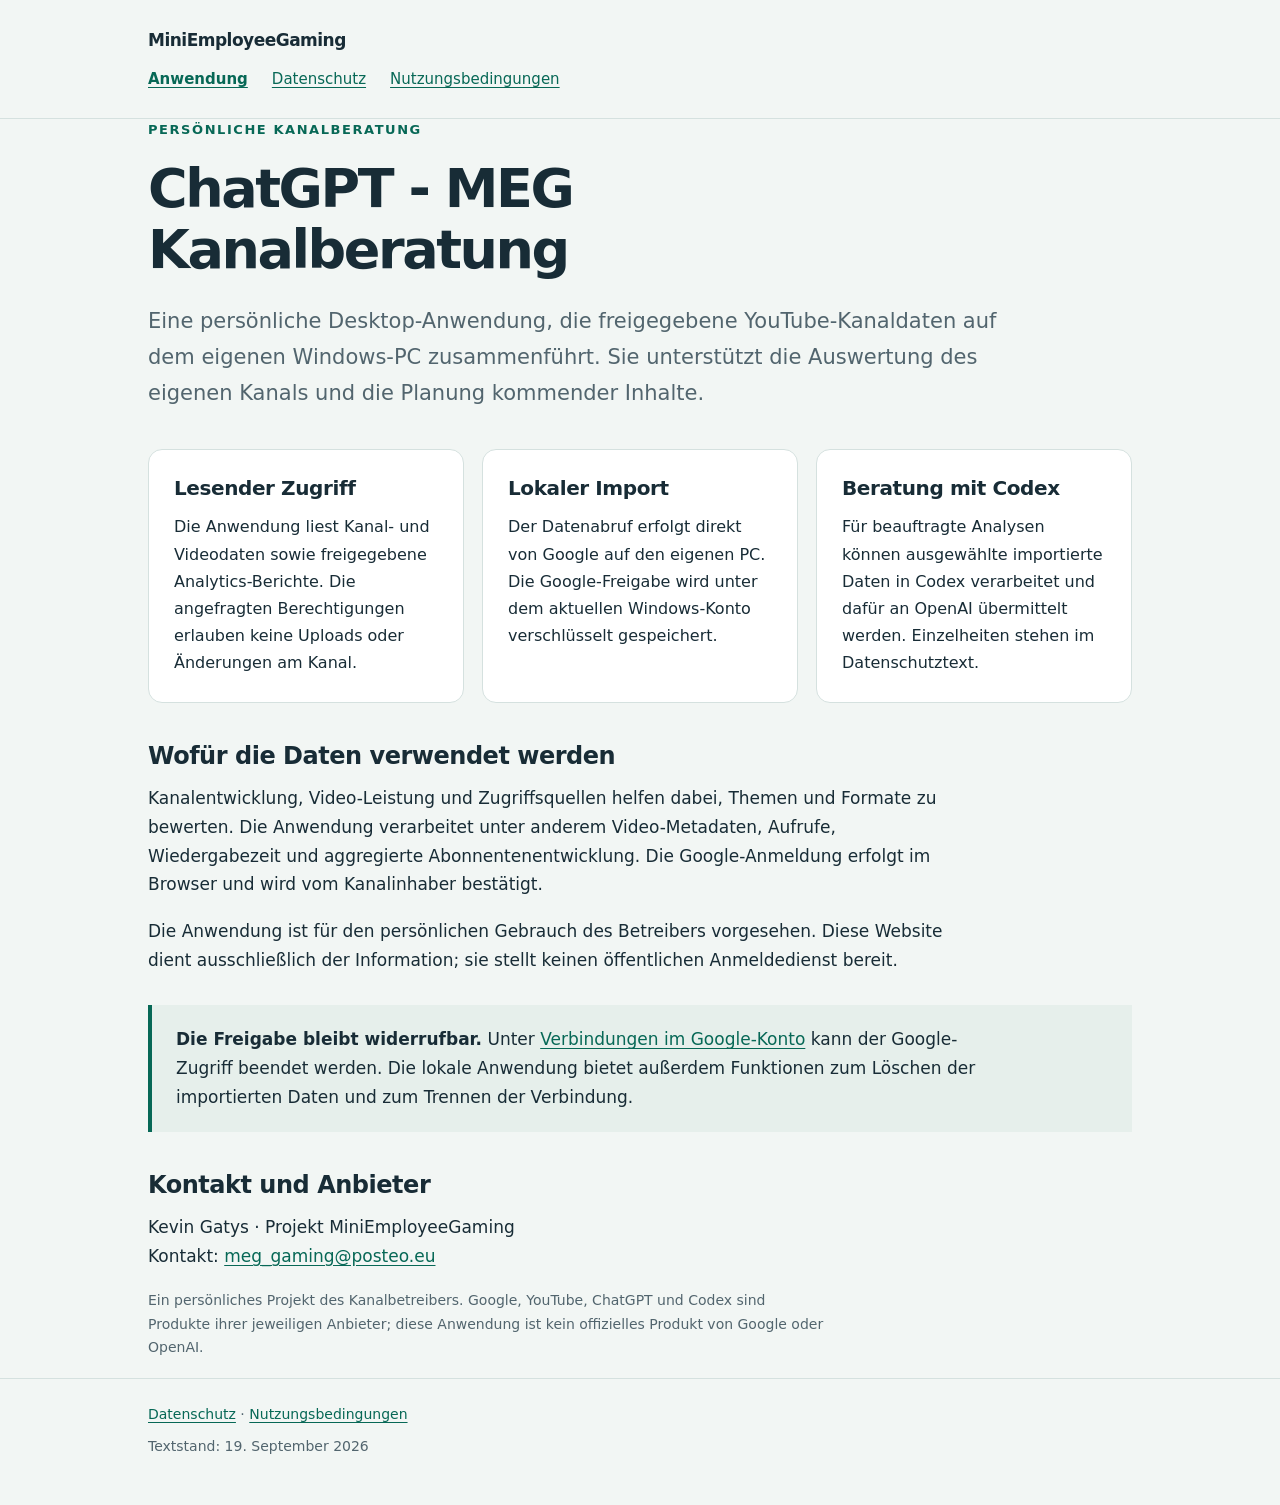
==== index.html @ 8b8ddfe4 "Add app information, privacy notice and terms" ====
<!doctype html>
<html lang="de">
<head>
  <meta charset="utf-8">
  <meta name="viewport" content="width=device-width,initial-scale=1">
  <meta name="robots" content="noindex">
  <title>ChatGPT - MEG Kanalberatung · Informationen zur Anwendung</title>
  <meta name="description" content="Persönliche YouTube-Kanalberatung mit einem lokalen, lesenden Datenimport. Informationen zur Anwendung, Datenschutz und Nutzung.">
  <link rel="stylesheet" href="style.css">
</head>
<body>
  <header><div class="wrap">
    <a class="brand" href="index.html">MiniEmployeeGaming</a>
    <nav aria-label="Hauptnavigation"><a href="index.html" aria-current="page">Anwendung</a><a href="datenschutz.html">Datenschutz</a><a href="nutzung.html">Nutzungsbedingungen</a></nav>
  </div></header>
  <main class="wrap">
    <p class="eyebrow">Persönliche Kanalberatung</p>
    <h1>ChatGPT - MEG Kanalberatung</h1>
    <p class="intro">Eine persönliche Desktop-Anwendung, die freigegebene YouTube-Kanaldaten auf dem eigenen Windows-PC zusammenführt. Sie unterstützt die Auswertung des eigenen Kanals und die Planung kommender Inhalte.</p>
    <div class="grid">
      <section class="card"><h2>Lesender Zugriff</h2><p>Die Anwendung liest Kanal- und Videodaten sowie freigegebene Analytics-Berichte. Die angefragten Berechtigungen erlauben keine Uploads oder Änderungen am Kanal.</p></section>
      <section class="card"><h2>Lokaler Import</h2><p>Der Datenabruf erfolgt direkt von Google auf den eigenen PC. Die Google-Freigabe wird unter dem aktuellen Windows-Konto verschlüsselt gespeichert.</p></section>
      <section class="card"><h2>Beratung mit Codex</h2><p>Für beauftragte Analysen können ausgewählte importierte Daten in Codex verarbeitet und dafür an OpenAI übermittelt werden. Einzelheiten stehen im Datenschutztext.</p></section>
    </div>
    <h2>Wofür die Daten verwendet werden</h2>
    <p>Kanalentwicklung, Video-Leistung und Zugriffsquellen helfen dabei, Themen und Formate zu bewerten. Die Anwendung verarbeitet unter anderem Video-Metadaten, Aufrufe, Wiedergabezeit und aggregierte Abonnentenentwicklung. Die Google-Anmeldung erfolgt im Browser und wird vom Kanalinhaber bestätigt.</p>
    <p>Die Anwendung ist für den persönlichen Gebrauch des Betreibers vorgesehen. Diese Website dient ausschließlich der Information; sie stellt keinen öffentlichen Anmeldedienst bereit.</p>
    <div class="callout"><p><strong>Die Freigabe bleibt widerrufbar.</strong> Unter <a href="https://myaccount.google.com/connections">Verbindungen im Google-Konto</a> kann der Google-Zugriff beendet werden. Die lokale Anwendung bietet außerdem Funktionen zum Löschen der importierten Daten und zum Trennen der Verbindung.</p></div>
    <h2>Kontakt und Anbieter</h2>
    <p>Kevin Gatys · Projekt MiniEmployeeGaming<br>Kontakt: <a href="mailto:meg_gaming@posteo.eu">meg_gaming@posteo.eu</a></p>
    <p class="meta">Ein persönliches Projekt des Kanalbetreibers. Google, YouTube, ChatGPT und Codex sind Produkte ihrer jeweiligen Anbieter; diese Anwendung ist kein offizielles Produkt von Google oder OpenAI.</p>
  </main>
  <footer><div class="wrap"><p><a href="datenschutz.html">Datenschutz</a> · <a href="nutzung.html">Nutzungsbedingungen</a></p><p>Textstand: 19. September 2026</p></div></footer>
</body>
</html>
---- style.css ----
:root{color-scheme:light;--ink:#182c36;--muted:#52656e;--accent:#076856;--line:#d5e1df;--paper:#fff;--bg:#f2f6f4}
*{box-sizing:border-box}body{margin:0;background:var(--bg);color:var(--ink);font:17px/1.7 system-ui,-apple-system,"Segoe UI",sans-serif}a{color:var(--accent);text-underline-offset:.2em}a:focus-visible{outline:3px solid #cb8c1d;outline-offset:5px}.wrap{max-width:1040px;margin:auto;padding:0 28px}.draft{margin:0;background:#fff0cc;color:#634705;text-align:center;padding:9px 20px;font-size:14px}header{padding:26px 0;border-bottom:1px solid var(--line)}.brand{font-weight:750;letter-spacing:-.03em;text-decoration:none;color:var(--ink)}nav{display:flex;gap:24px;flex-wrap:wrap;margin-top:12px;font-size:15px}nav [aria-current=page]{font-weight:700}main{padding-top:66px;padding-bottom:64px}.eyebrow{font-size:13px;letter-spacing:.12em;text-transform:uppercase;color:var(--accent);font-weight:750}h1{font-size:clamp(32px,5vw,54px);letter-spacing:-.045em;line-height:1.12;max-width:850px;margin:18px 0 24px}h2{font-size:24px;line-height:1.3;letter-spacing:-.02em;margin:38px 0 12px}p{max-width:76ch;margin:0 0 18px}.intro{font-size:21px;color:var(--muted);max-width:65ch}.grid{display:grid;grid-template-columns:repeat(3,1fr);gap:18px;margin:38px 0}.card{background:var(--paper);border:1px solid var(--line);border-radius:14px;padding:25px}.card h2{font-size:20px;margin:0 0 12px}.card p{font-size:16px;margin:0}.callout{border-left:4px solid var(--accent);padding:20px 24px;background:#e6efeb;margin:30px 0}.callout p:last-child{margin:0}.pending{background:#fff0cc;padding:3px 6px;border-radius:4px}ul,ol{padding-left:24px;max-width:76ch}li{padding-bottom:6px}code{font-size:.87em;overflow-wrap:anywhere}footer{border-top:1px solid var(--line);padding:24px 0 38px;color:var(--muted);font-size:14px}footer p{margin-bottom:8px}.meta{color:var(--muted);font-size:14px}.back{display:inline-block;margin-top:32px}@media(max-width:680px){.wrap{padding:0 20px}main{padding-top:38px}.grid{grid-template-columns:1fr}.intro{font-size:19px}nav{gap:16px}h2{font-size:22px}}
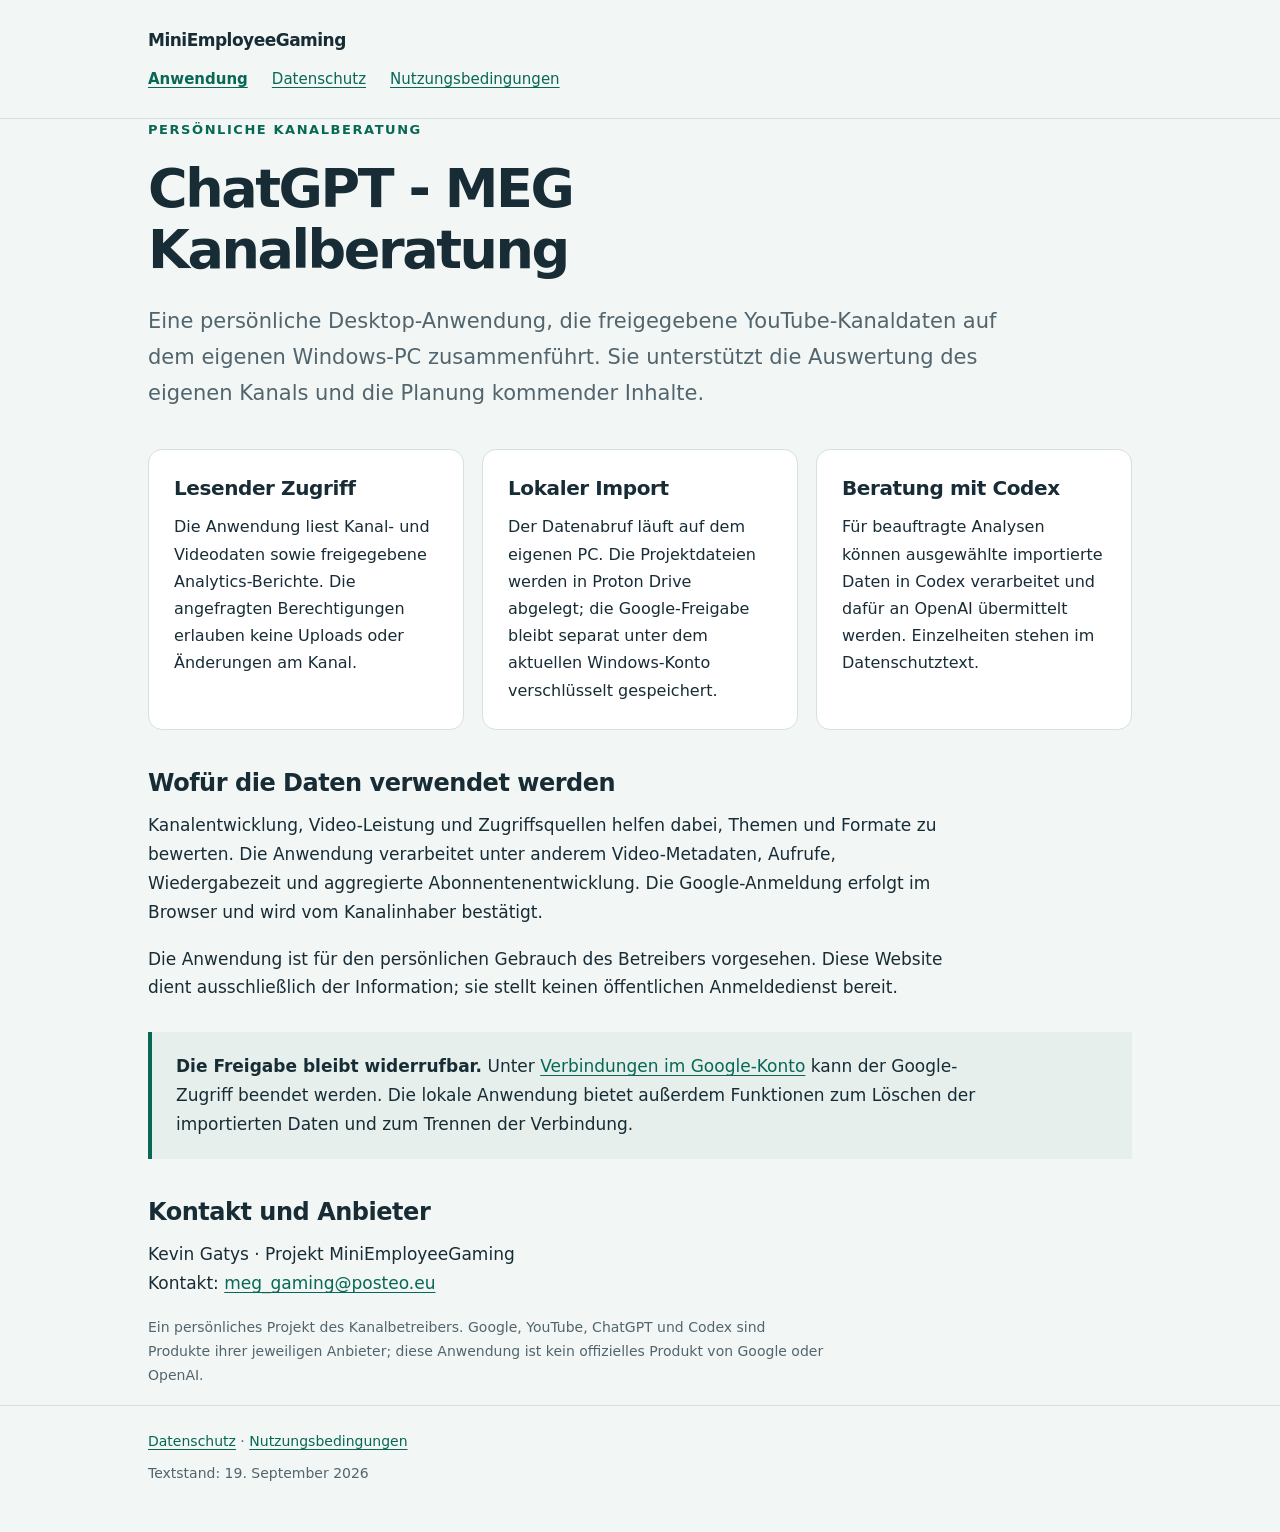
==== commit 96e70da9: "Document Proton Drive storage for consultation data" ====
--- a/index.html
+++ b/index.html
@@ -19,7 +19,7 @@
     <p class="intro">Eine persönliche Desktop-Anwendung, die freigegebene YouTube-Kanaldaten auf dem eigenen Windows-PC zusammenführt. Sie unterstützt die Auswertung des eigenen Kanals und die Planung kommender Inhalte.</p>
     <div class="grid">
       <section class="card"><h2>Lesender Zugriff</h2><p>Die Anwendung liest Kanal- und Videodaten sowie freigegebene Analytics-Berichte. Die angefragten Berechtigungen erlauben keine Uploads oder Änderungen am Kanal.</p></section>
-      <section class="card"><h2>Lokaler Import</h2><p>Der Datenabruf erfolgt direkt von Google auf den eigenen PC. Die Google-Freigabe wird unter dem aktuellen Windows-Konto verschlüsselt gespeichert.</p></section>
+      <section class="card"><h2>Lokaler Import</h2><p>Der Datenabruf läuft auf dem eigenen PC. Die Projektdateien werden in Proton Drive abgelegt; die Google-Freigabe bleibt separat unter dem aktuellen Windows-Konto verschlüsselt gespeichert.</p></section>
       <section class="card"><h2>Beratung mit Codex</h2><p>Für beauftragte Analysen können ausgewählte importierte Daten in Codex verarbeitet und dafür an OpenAI übermittelt werden. Einzelheiten stehen im Datenschutztext.</p></section>
     </div>
     <h2>Wofür die Daten verwendet werden</h2>
